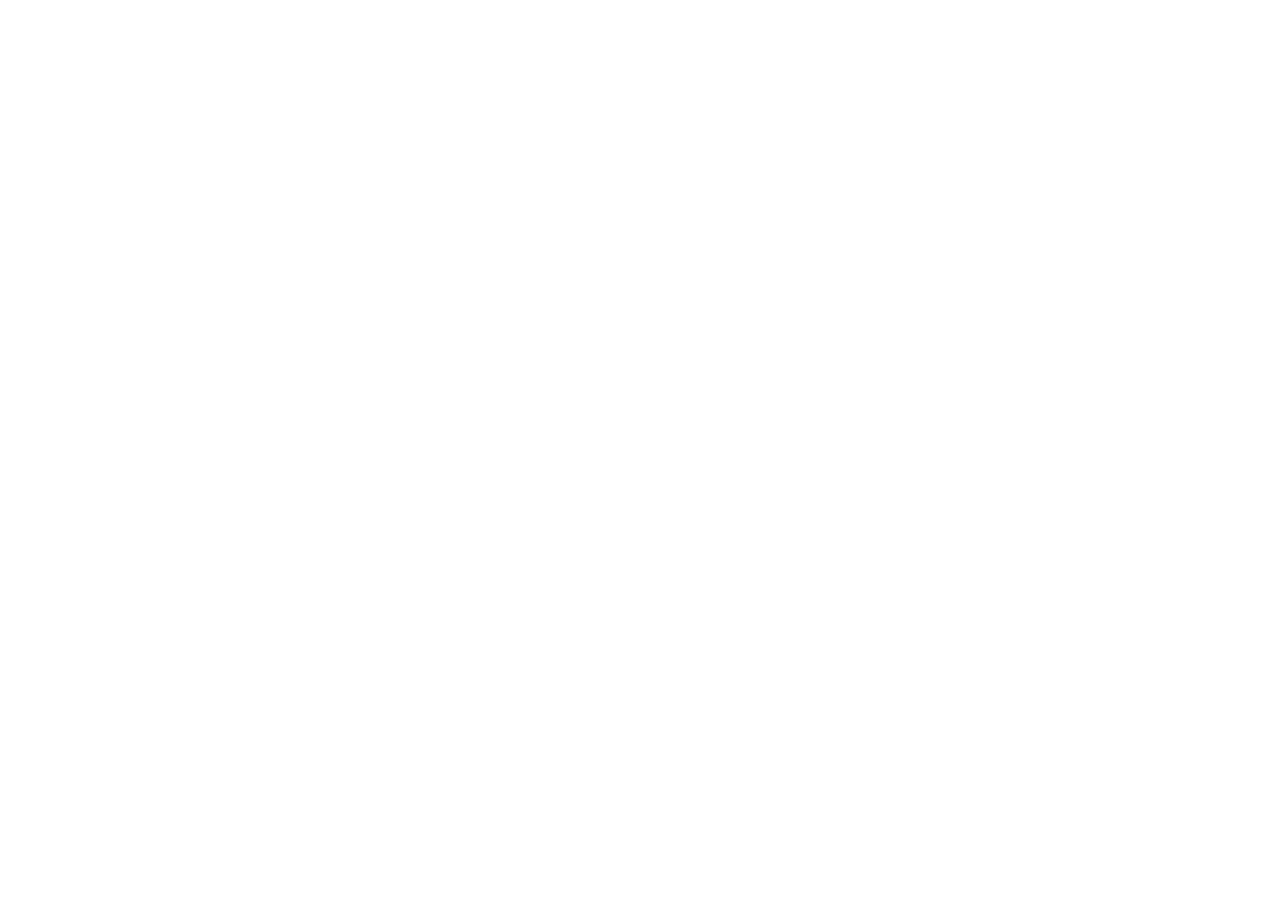
==== index.html @ 301a1eb5 "Icons updated" ====
<!DOCTYPE html>
<html lang="lt">
<head>
    <meta name="viewport" content="initial-scale=1.0, user-scalable=no">
    <meta charset="UTF-8">
    <title>Poff.lt - aplink tave</title>
    <link rel="icon" type="image/x-icon" href="favicon.ico">
    <meta name="robots" content="noindex, nofollow">

    <style>
        html, body {
            height: 100%;
            margin: 0;
            padding: 0;
        }
        #map {
            height: 100%;
        }
    </style>
</head>
<body>
    <div id="map"></div>

    <script src="https://maps.googleapis.com/maps/api/js?key=AIzaSyBZh4VUIIKj11x6Y_gkEXbxlaT4caf10mA&signed_in=true"></script>
    <script src="src/markerclusterer.js"></script>
    <script>
        var map = new google.maps.Map(document.getElementById('map'), {
            zoom: 11,
            center: {lat: 54.6993604, lng: 25.2606266}
        });

        var clusterStyle = [
            {
                textColor: 'white',
                url: 'src/icons/cluster1.png',
                height: 20,
                width: 20
            },
            {
                textColor: 'white',
                url: 'src/icons/cluster2.png',
                height: 30,
                width: 30
            },
            {
                textColor: 'white',
                url: 'src/icons/cluster3.png',
                height: 40,
                width: 40
            }
        ];
        var cluster = new MarkerClusterer(map, [], {gridSize: 40, styles: clusterStyle});

        function initMap() {
            var xmlhttp = new XMLHttpRequest();
            xmlhttp.open('GET', 'points.json', true);
            xmlhttp.onreadystatechange = function () {
                if (xmlhttp.readyState == 4 && xmlhttp.status == 200) {
                    var items = JSON.parse(xmlhttp.responseText);
                    var addressMarkers = [];
                    var infoWindow = new google.maps.InfoWindow();

                    for (var i = 0; i < items.length; i++) {
                        var item = items[i];
                        var content = '';
                        content += (item.address !== null) ? '<h2>' + item.address + '</h2>' : '';
                        for (var j = 0; j < item.events.length; j++) {
                            var event = item.events[j];
                            content += '<b>' + event.title + '</b><br>';
                            content += event.start + ' - ' + event.end + '<br>';
                            content += (event.description !== null) ? '<span>' + event.description + '</span><br>' : '';
                        }

                        var marker = new google.maps.Marker({
                            position: {lat: item.lat, lng: item.lng},
                            icon: 'src/icons/' + item.type + '.png',
                            map: map,
                            infoContent: content,
                            infoType: item.type,
                            infoLabel: item.address !== null ? item.address : item.lat + ', ' + item.lng
                        });

                        google.maps.event.addListener(marker, 'click', function() {
                            infoWindow.close();
                            infoWindow.setContent(this.infoContent);
                            infoWindow.open(map, this);
                            ga('send', 'event', this.infoType, 'markerClick', this.infoLabel);
                        });

                        if (item.address !== null) {
                            addressMarkers.push(marker);
                        }
                    }

                    cluster.addMarkers(addressMarkers);

                }
            };
            xmlhttp.send(null);
        }

        google.maps.event.addDomListener(window, 'load', initMap);
    </script>
    <script>
        (function(i,s,o,g,r,a,m){i['GoogleAnalyticsObject']=r;i[r]=i[r]||function(){
                    (i[r].q=i[r].q||[]).push(arguments)},i[r].l=1*new Date();a=s.createElement(o),
                m=s.getElementsByTagName(o)[0];a.async=1;a.src=g;m.parentNode.insertBefore(a,m)
        })(window,document,'script','//www.google-analytics.com/analytics.js','ga');

        ga('create', 'UA-70610420-1', 'auto');
        ga('send', 'pageview');

    </script>
</body>
</html>
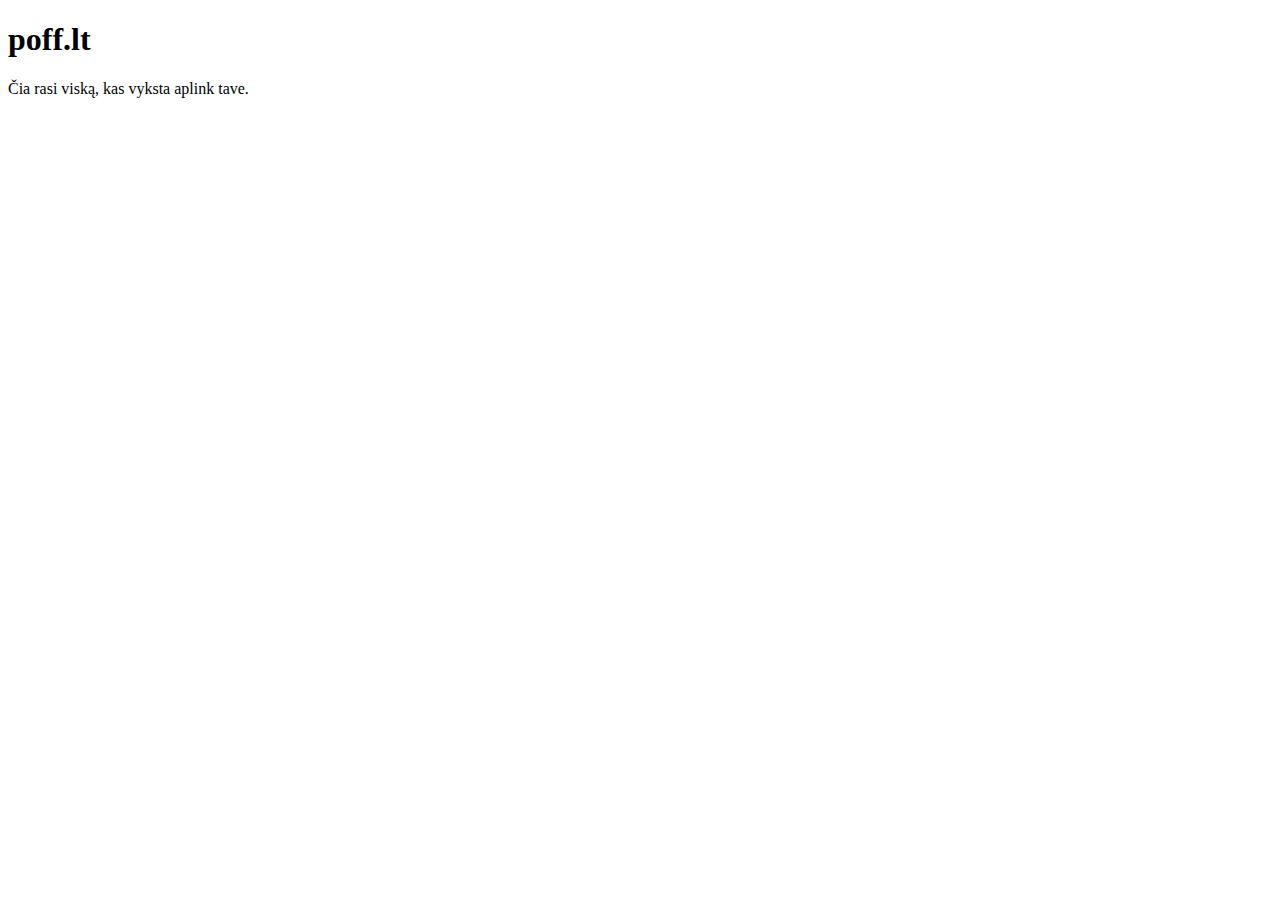
==== commit 2cc7449c: "All files moved to demo/ directory" ====
--- a/index.html
+++ b/index.html
@@ -5,102 +5,12 @@
     <meta charset="UTF-8">
     <title>Poff.lt - aplink tave</title>
     <link rel="icon" type="image/x-icon" href="favicon.ico">
-    <meta name="robots" content="noindex, nofollow">
-
-    <style>
-        html, body {
-            height: 100%;
-            margin: 0;
-            padding: 0;
-        }
-        #map {
-            height: 100%;
-        }
-    </style>
+    <meta name="robots" content="index, follow">
 </head>
 <body>
-    <div id="map"></div>
+    <h1>poff.lt</h1>
+    <p>Čia rasi viską, kas vyksta aplink tave.</p>
 
-    <script src="https://maps.googleapis.com/maps/api/js?key=AIzaSyBZh4VUIIKj11x6Y_gkEXbxlaT4caf10mA&signed_in=true"></script>
-    <script src="src/markerclusterer.js"></script>
-    <script>
-        var map = new google.maps.Map(document.getElementById('map'), {
-            zoom: 11,
-            center: {lat: 54.6993604, lng: 25.2606266}
-        });
-
-        var clusterStyle = [
-            {
-                textColor: 'white',
-                url: 'src/icons/cluster1.png',
-                height: 20,
-                width: 20
-            },
-            {
-                textColor: 'white',
-                url: 'src/icons/cluster2.png',
-                height: 30,
-                width: 30
-            },
-            {
-                textColor: 'white',
-                url: 'src/icons/cluster3.png',
-                height: 40,
-                width: 40
-            }
-        ];
-        var cluster = new MarkerClusterer(map, [], {gridSize: 40, styles: clusterStyle});
-
-        function initMap() {
-            var xmlhttp = new XMLHttpRequest();
-            xmlhttp.open('GET', 'points.json', true);
-            xmlhttp.onreadystatechange = function () {
-                if (xmlhttp.readyState == 4 && xmlhttp.status == 200) {
-                    var items = JSON.parse(xmlhttp.responseText);
-                    var addressMarkers = [];
-                    var infoWindow = new google.maps.InfoWindow();
-
-                    for (var i = 0; i < items.length; i++) {
-                        var item = items[i];
-                        var content = '';
-                        content += (item.address !== null) ? '<h2>' + item.address + '</h2>' : '';
-                        for (var j = 0; j < item.events.length; j++) {
-                            var event = item.events[j];
-                            content += '<b>' + event.title + '</b><br>';
-                            content += event.start + ' - ' + event.end + '<br>';
-                            content += (event.description !== null) ? '<span>' + event.description + '</span><br>' : '';
-                        }
-
-                        var marker = new google.maps.Marker({
-                            position: {lat: item.lat, lng: item.lng},
-                            icon: 'src/icons/' + item.type + '.png',
-                            map: map,
-                            infoContent: content,
-                            infoType: item.type,
-                            infoLabel: item.address !== null ? item.address : item.lat + ', ' + item.lng
-                        });
-
-                        google.maps.event.addListener(marker, 'click', function() {
-                            infoWindow.close();
-                            infoWindow.setContent(this.infoContent);
-                            infoWindow.open(map, this);
-                            ga('send', 'event', this.infoType, 'markerClick', this.infoLabel);
-                        });
-
-                        if (item.address !== null) {
-                            addressMarkers.push(marker);
-                        }
-                    }
-
-                    cluster.addMarkers(addressMarkers);
-
-                }
-            };
-            xmlhttp.send(null);
-        }
-
-        google.maps.event.addDomListener(window, 'load', initMap);
-    </script>
     <script>
         (function(i,s,o,g,r,a,m){i['GoogleAnalyticsObject']=r;i[r]=i[r]||function(){
                     (i[r].q=i[r].q||[]).push(arguments)},i[r].l=1*new Date();a=s.createElement(o),
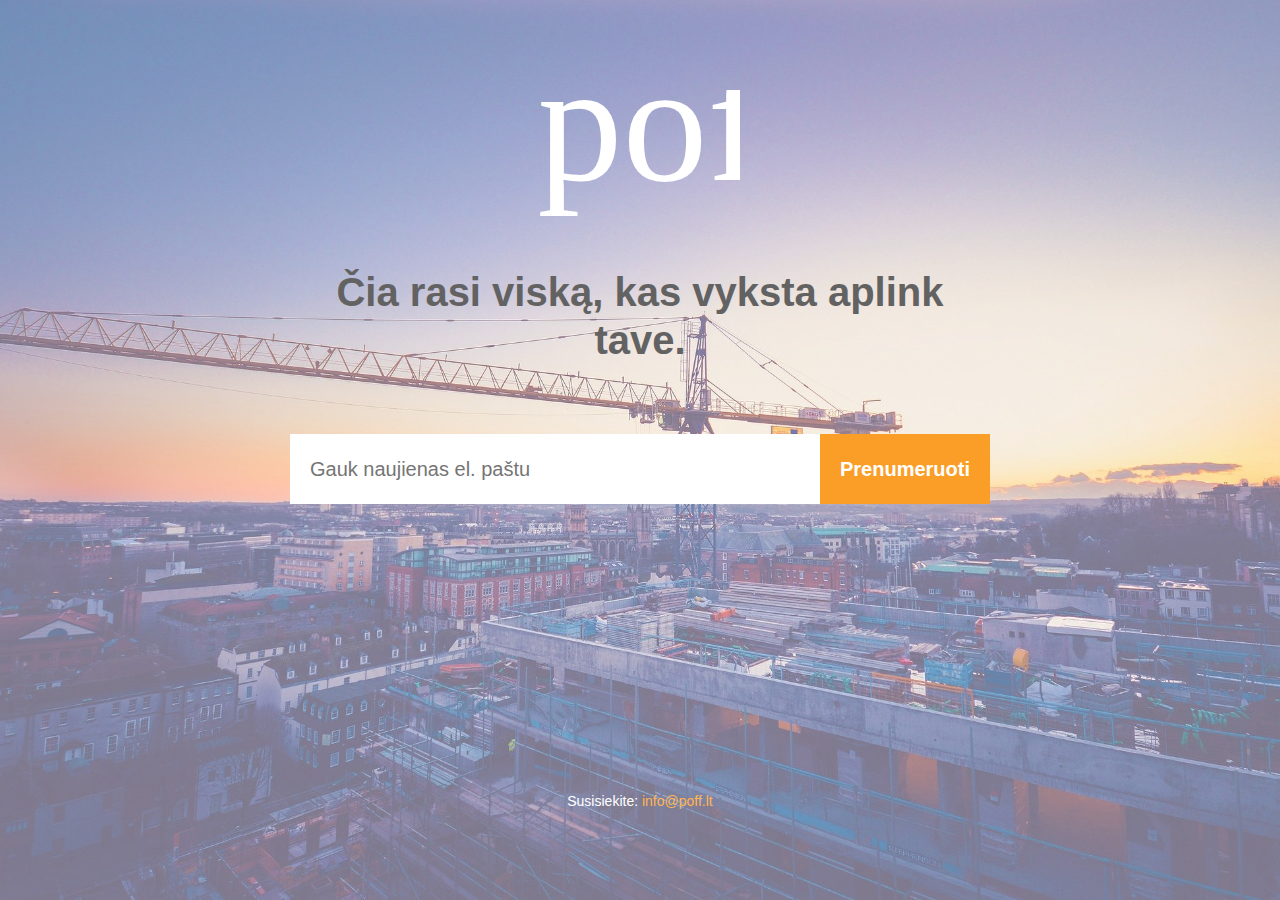
==== commit 1ead5bd5: "Created markup and style for Subscribe page." ====
--- a/index.html
+++ b/index.html
@@ -6,20 +6,46 @@
     <title>Poff.lt - aplink tave</title>
     <link rel="icon" type="image/x-icon" href="favicon.ico">
     <meta name="robots" content="index, follow">
+    <link rel="stylesheet" href="styles/styles.css">
+    <link href='https://fonts.googleapis.com/css?family=Open+Sans:400,700,600' rel='stylesheet' type='text/css'>
 </head>
 <body>
-    <h1>poff.lt</h1>
-    <p>Čia rasi viską, kas vyksta aplink tave.</p>
+<div class="home-page">
+    <main>
+        <div class="home-page-content">
+            <div class="logo-holder">
+                <img src="styles/images/poff-logo.svg" alt="Poff" />
+            </div>
 
-    <script>
-        (function(i,s,o,g,r,a,m){i['GoogleAnalyticsObject']=r;i[r]=i[r]||function(){
-                    (i[r].q=i[r].q||[]).push(arguments)},i[r].l=1*new Date();a=s.createElement(o),
-                m=s.getElementsByTagName(o)[0];a.async=1;a.src=g;m.parentNode.insertBefore(a,m)
-        })(window,document,'script','//www.google-analytics.com/analytics.js','ga');
+            <p class="subtitle">Čia rasi viską, kas vyksta aplink tave.</p>
 
-        ga('create', 'UA-70610420-1', 'auto');
-        ga('send', 'pageview');
+            <form class="subscribe-form">
+                <div class="field-wrapper">
+                    <input type="email" placeholder="Gauk naujienas el. paštu" class="field-text">
+                    <button type="button" class="btn-primary">Prenumeruoti</button>
+                </div>
+            </form>
 
-    </script>
+            <p class="info-link">Susisiekite: <a href="mailto:info@poff.lt">info@poff.lt</a></p>
+        </div>
+    </main>
+</div>
+<script>
+    (function (i, s, o, g, r, a, m) {
+        i['GoogleAnalyticsObject'] = r;
+        i[r] = i[r] || function () {
+                    (i[r].q = i[r].q || []).push(arguments)
+                }, i[r].l = 1 * new Date();
+        a = s.createElement(o),
+                m = s.getElementsByTagName(o)[0];
+        a.async = 1;
+        a.src = g;
+        m.parentNode.insertBefore(a, m)
+    })(window, document, 'script', '//www.google-analytics.com/analytics.js', 'ga');
+
+    ga('create', 'UA-70610420-1', 'auto');
+    ga('send', 'pageview');
+
+</script>
 </body>
 </html>
--- a/styles/styles.css
+++ b/styles/styles.css
@@ -0,0 +1,183 @@
+body, html {
+    margin: 0;
+    padding: 0;
+    width: 100%;
+    height: 100%;
+}
+
+body {
+    font-family: 'Source Sans Pro', sans-serif;
+    font-size: 14px;
+    font-weight: 400;
+    line-height: 1.2;
+    min-width: 320px;
+}
+
+a {
+    color: #FFB556;
+    text-decoration: none;
+}
+
+a:hover {
+    text-decoration: underline;
+}
+
+button {
+    cursor: pointer;
+}
+
+.home-page-content {
+    max-width: 700px;
+    margin: 0 auto;
+    padding: 90px 15px 0;
+}
+
+.home-page {
+    position: relative;
+    min-height: 100%;
+    padding-bottom: 115px;
+    box-sizing: border-box;
+}
+
+.home-page:before {
+    background: url('images/bg-buildings.jpg') no-repeat 50% 50%;
+    background-size: cover;
+    content: '';
+    position: absolute;
+    top: 0;
+    left: 0;
+    bottom: 0;
+    right: 0;
+    opacity: 0.6;
+    z-index: -1;
+}
+
+.home-page .subtitle {
+    font-size: 40px;
+    font-weight: 600;
+    color: #636262;
+    text-align: center;
+    margin: 0;
+}
+
+.logo-holder {
+    margin-bottom: 50px;
+}
+
+.logo-holder img {
+    display: block;
+    max-width: 100%;
+    margin: 0 auto;
+}
+
+.subscribe-form {
+    margin: 70px 0 30px;
+}
+
+.subscribe-form .btn-primary {
+    position: absolute;
+    top: 0;
+    right: 0;
+}
+
+.subscribe-form .field-wrapper {
+    padding-right: 170px;
+}
+
+.field-wrapper {
+    position: relative;
+}
+
+.field-text {
+    width: 100%;
+    height: 70px;
+    padding: 10px 20px;
+    font-family: 'Source Sans Pro', sans-serif;
+    font-size: 20px;
+    font-weight: 400;
+    color: #474747;
+    border: 0;
+    border-radius: 0;
+    box-sizing: border-box;
+}
+
+.field-text:focus {
+    outline: none;
+}
+
+.btn-primary {
+    background-color: #fa9e27;
+    height: 70px;
+    line-height: 70px;
+    font-size: 20px;
+    font-weight: 700;
+    border: 0;
+    color: #fff;
+    padding: 0 20px;
+}
+
+.btn-primary:hover {
+    background-color: #F79312;
+}
+
+.info-link {
+    position: absolute;
+    bottom: 90px;
+    left: 0;
+    right: 0;
+    text-align: center;
+    color: #fff;
+    margin: 0;
+}
+
+@media screen and (max-width: 600px) {
+    .home-page .subtitle {
+        font-size: 31px;
+    }
+
+    .field-text {
+        height: 60px;
+        font-size: 18px;
+    }
+
+    .subscribe-form .btn-primary {
+        height: 60px;
+        line-height: 60px;
+        font-size: 18px;
+    }
+
+    .subscribe-form .field-wrapper {
+        padding-right: 157px;
+    }
+}
+
+@media screen and (max-width: 480px) {
+    .home-page {
+        padding-bottom: 60px;
+    }
+
+    .home-page-content {
+        padding-top: 55px;
+    }
+
+    .logo-holder {
+        margin-bottom: 40px;
+    }
+
+    .subscribe-form {
+        margin-top: 55px;
+    }
+
+    .subscribe-form .field-wrapper {
+        padding-right: 0;
+    }
+
+    .subscribe-form .btn-primary {
+        position: relative;
+        margin-top: 15px;
+    }
+
+    .info-link {
+        bottom: 20px;
+    }
+}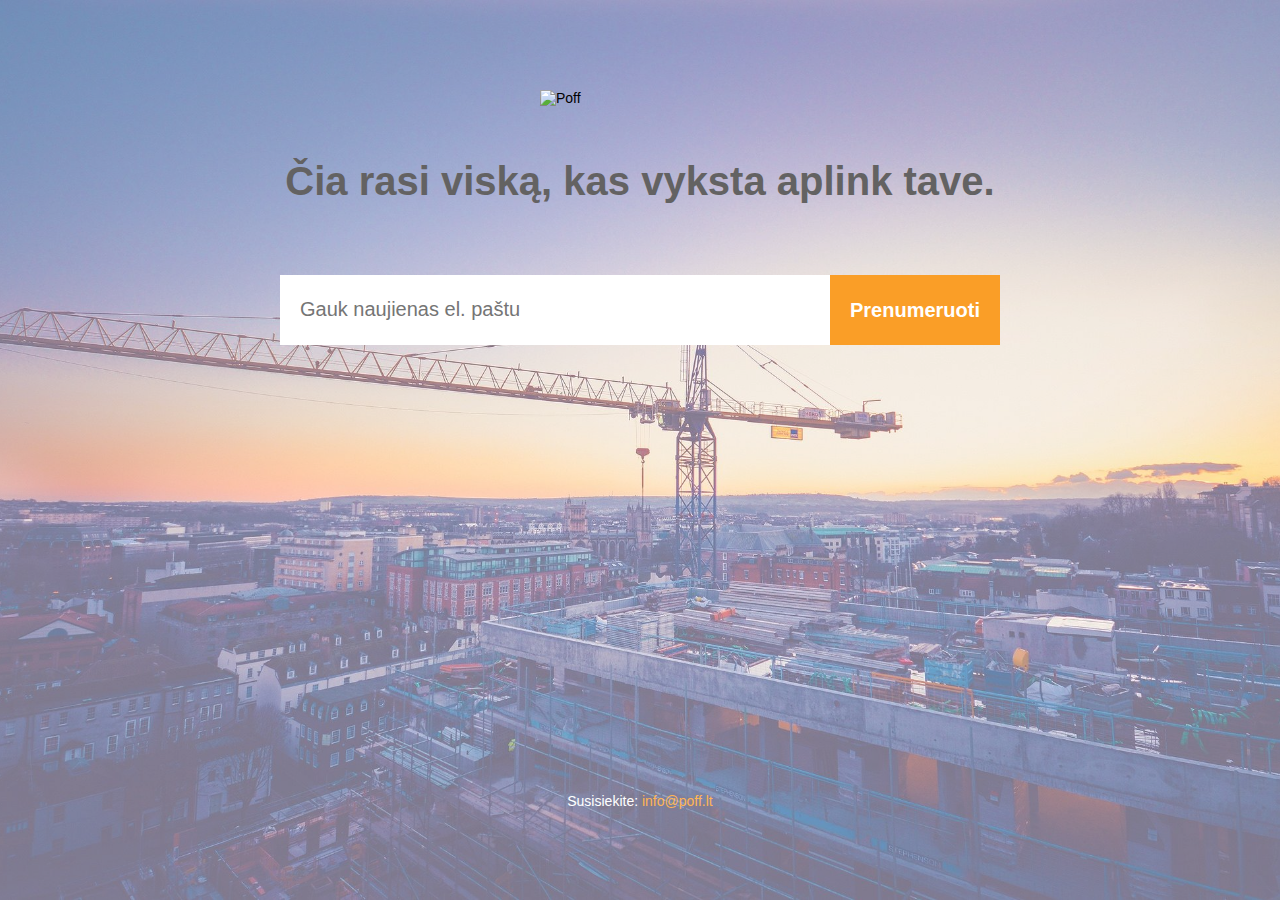
==== commit 5c6838c2: "Changed logo from svg to png." ====
--- a/index.html
+++ b/index.html
@@ -14,7 +14,7 @@
     <main>
         <div class="home-page-content">
             <div class="logo-holder">
-                <img src="styles/images/poff-logo.svg" alt="Poff" />
+                <img src="styles/images/poff-logo.png" alt="Poff" />
             </div>
 
             <p class="subtitle">Čia rasi viską, kas vyksta aplink tave.</p>
--- a/styles/styles.css
+++ b/styles/styles.css
@@ -27,7 +27,7 @@
 }
 
 .home-page-content {
-    max-width: 700px;
+    max-width: 720px;
     margin: 0 auto;
     padding: 90px 15px 0;
 }
@@ -61,13 +61,13 @@
 }
 
 .logo-holder {
-    margin-bottom: 50px;
+    width: 200px;
+    margin: 0 auto 50px;
 }
 
 .logo-holder img {
     display: block;
     max-width: 100%;
-    margin: 0 auto;
 }
 
 .subscribe-form {
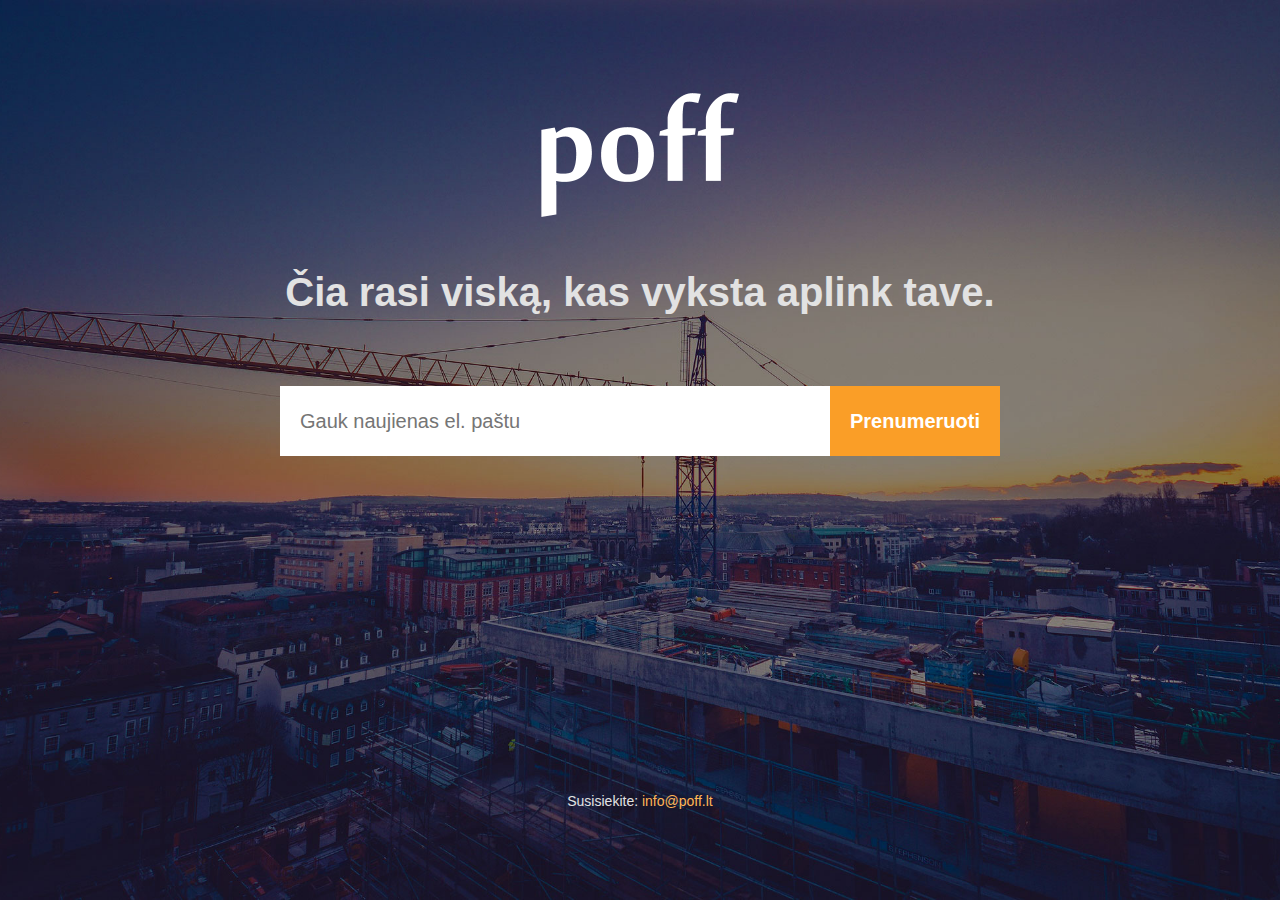
==== commit 2485cc42: "Updated background image and content font color." ====
--- a/index.html
+++ b/index.html
@@ -6,7 +6,7 @@
     <title>Poff.lt - aplink tave</title>
     <link rel="icon" type="image/x-icon" href="favicon.ico">
     <meta name="robots" content="index, follow">
-    <link rel="stylesheet" href="styles/styles.css">
+    <link rel="stylesheet" href="styles/styles.css?v=2">
     <link href='https://fonts.googleapis.com/css?family=Open+Sans:400,700,600' rel='stylesheet' type='text/css'>
 </head>
 <body>
--- a/styles/styles.css
+++ b/styles/styles.css
@@ -37,25 +37,14 @@
     min-height: 100%;
     padding-bottom: 115px;
     box-sizing: border-box;
-}
-
-.home-page:before {
     background: url('images/bg-buildings.jpg') no-repeat 50% 50%;
     background-size: cover;
-    content: '';
-    position: absolute;
-    top: 0;
-    left: 0;
-    bottom: 0;
-    right: 0;
-    opacity: 0.6;
-    z-index: -1;
 }
 
 .home-page .subtitle {
     font-size: 40px;
     font-weight: 600;
-    color: #636262;
+    color: #e2e2e2;
     text-align: center;
     margin: 0;
 }
@@ -126,7 +115,7 @@
     left: 0;
     right: 0;
     text-align: center;
-    color: #fff;
+    color: #e2e2e2;
     margin: 0;
 }
 
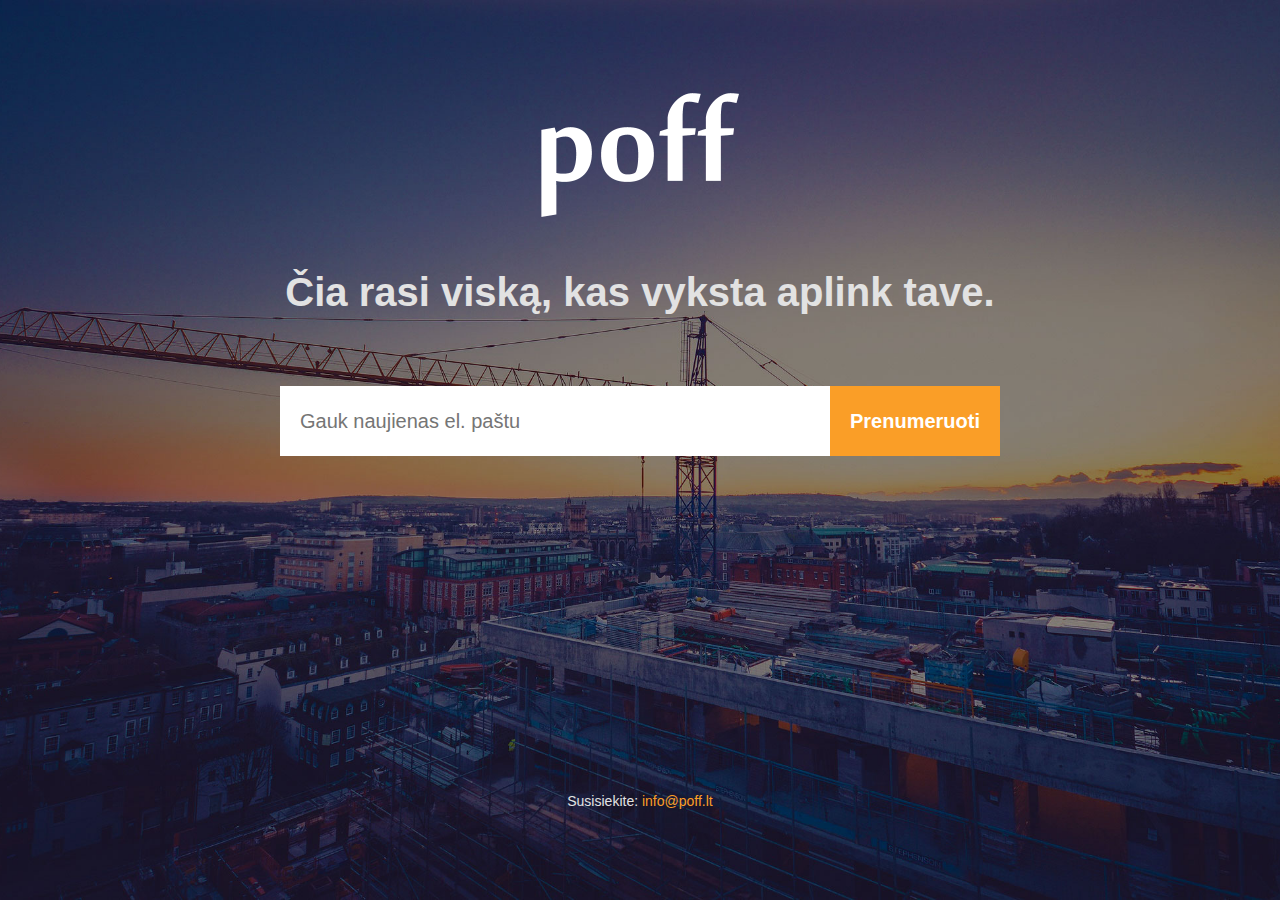
==== commit d83b3005: "meta tag for google site verification added" ====
--- a/index.html
+++ b/index.html
@@ -6,6 +6,7 @@
     <title>Poff.lt - aplink tave</title>
     <link rel="icon" type="image/x-icon" href="favicon.ico">
     <meta name="robots" content="index, follow">
+    <meta name="google-site-verification" content="2ssh7Nrgb6dQirtV0oEqbGH8clSB5VkTEsPNI63TPAo" />
     <link rel="stylesheet" href="styles/styles.css?v=2">
     <link href='https://fonts.googleapis.com/css?family=Open+Sans:400,700,600' rel='stylesheet' type='text/css'>
 </head>
--- a/styles/styles.css
+++ b/styles/styles.css
@@ -14,7 +14,7 @@
 }
 
 a {
-    color: #FFB556;
+    color: #fa9e27;
     text-decoration: none;
 }
 
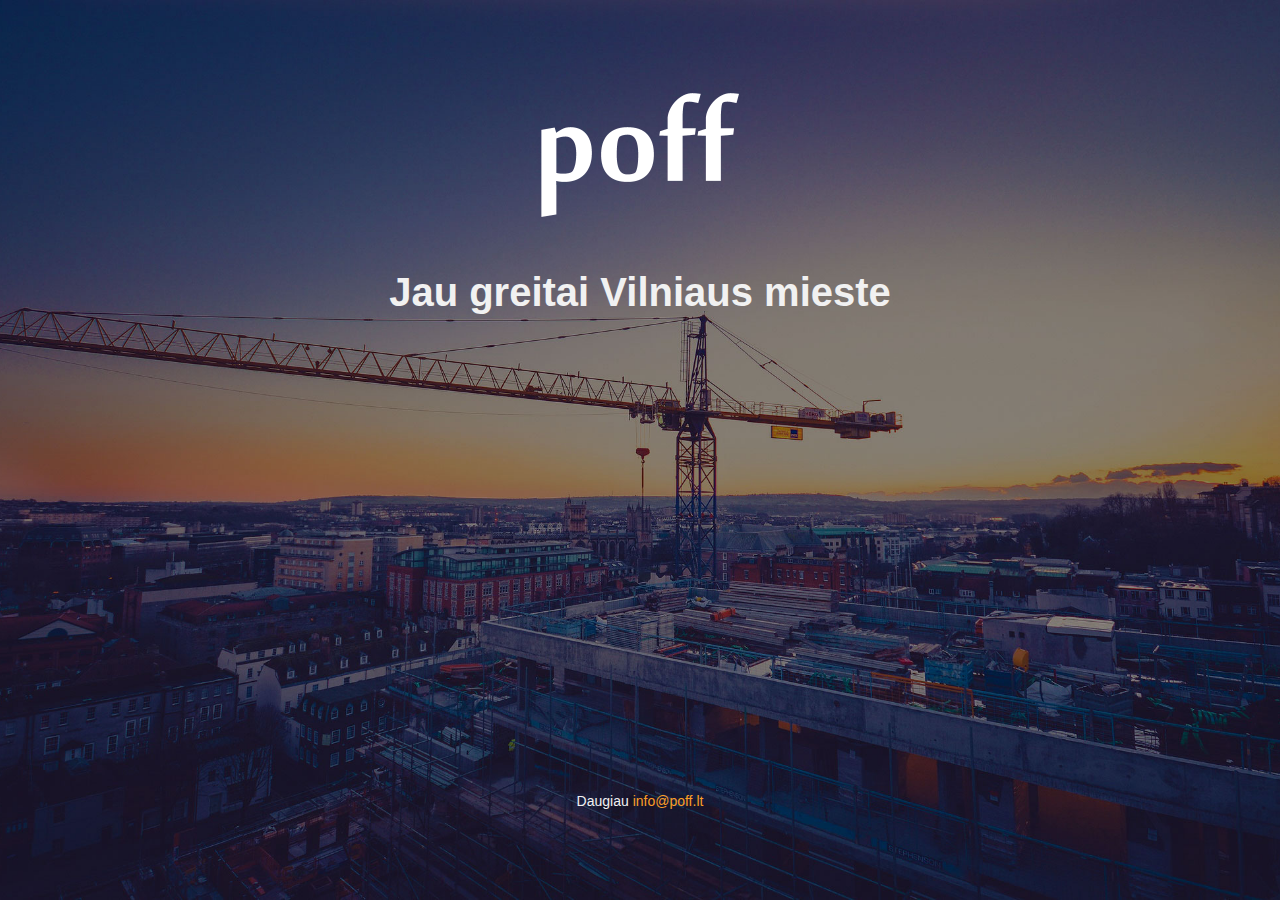
==== commit 0ef311fb: "Wording change for index page" ====
--- a/index.html
+++ b/index.html
@@ -18,16 +18,16 @@
                 <img src="styles/images/poff-logo.png" alt="Poff" />
             </div>
 
-            <p class="subtitle">Čia rasi viską, kas vyksta aplink tave.</p>
+            <p class="subtitle">Jau greitai Vilniaus mieste</p>
 
-            <form class="subscribe-form">
+            <!--form class="subscribe-form">
                 <div class="field-wrapper">
                     <input type="email" placeholder="Gauk naujienas el. paštu" class="field-text">
                     <button type="button" class="btn-primary">Prenumeruoti</button>
                 </div>
-            </form>
+            </form-->
 
-            <p class="info-link">Susisiekite: <a href="mailto:info@poff.lt">info@poff.lt</a></p>
+            <p class="info-link">Daugiau <a href="mailto:info@poff.lt">info@poff.lt</a></p>
         </div>
     </main>
 </div>
--- a/styles/styles.css
+++ b/styles/styles.css
@@ -44,7 +44,7 @@
 .home-page .subtitle {
     font-size: 40px;
     font-weight: 600;
-    color: #e2e2e2;
+    color: #f1f1f1;
     text-align: center;
     margin: 0;
 }
@@ -115,7 +115,7 @@
     left: 0;
     right: 0;
     text-align: center;
-    color: #e2e2e2;
+    color: #f1f1f1;
     margin: 0;
 }
 
@@ -169,4 +169,4 @@
     .info-link {
         bottom: 20px;
     }
-}+}
